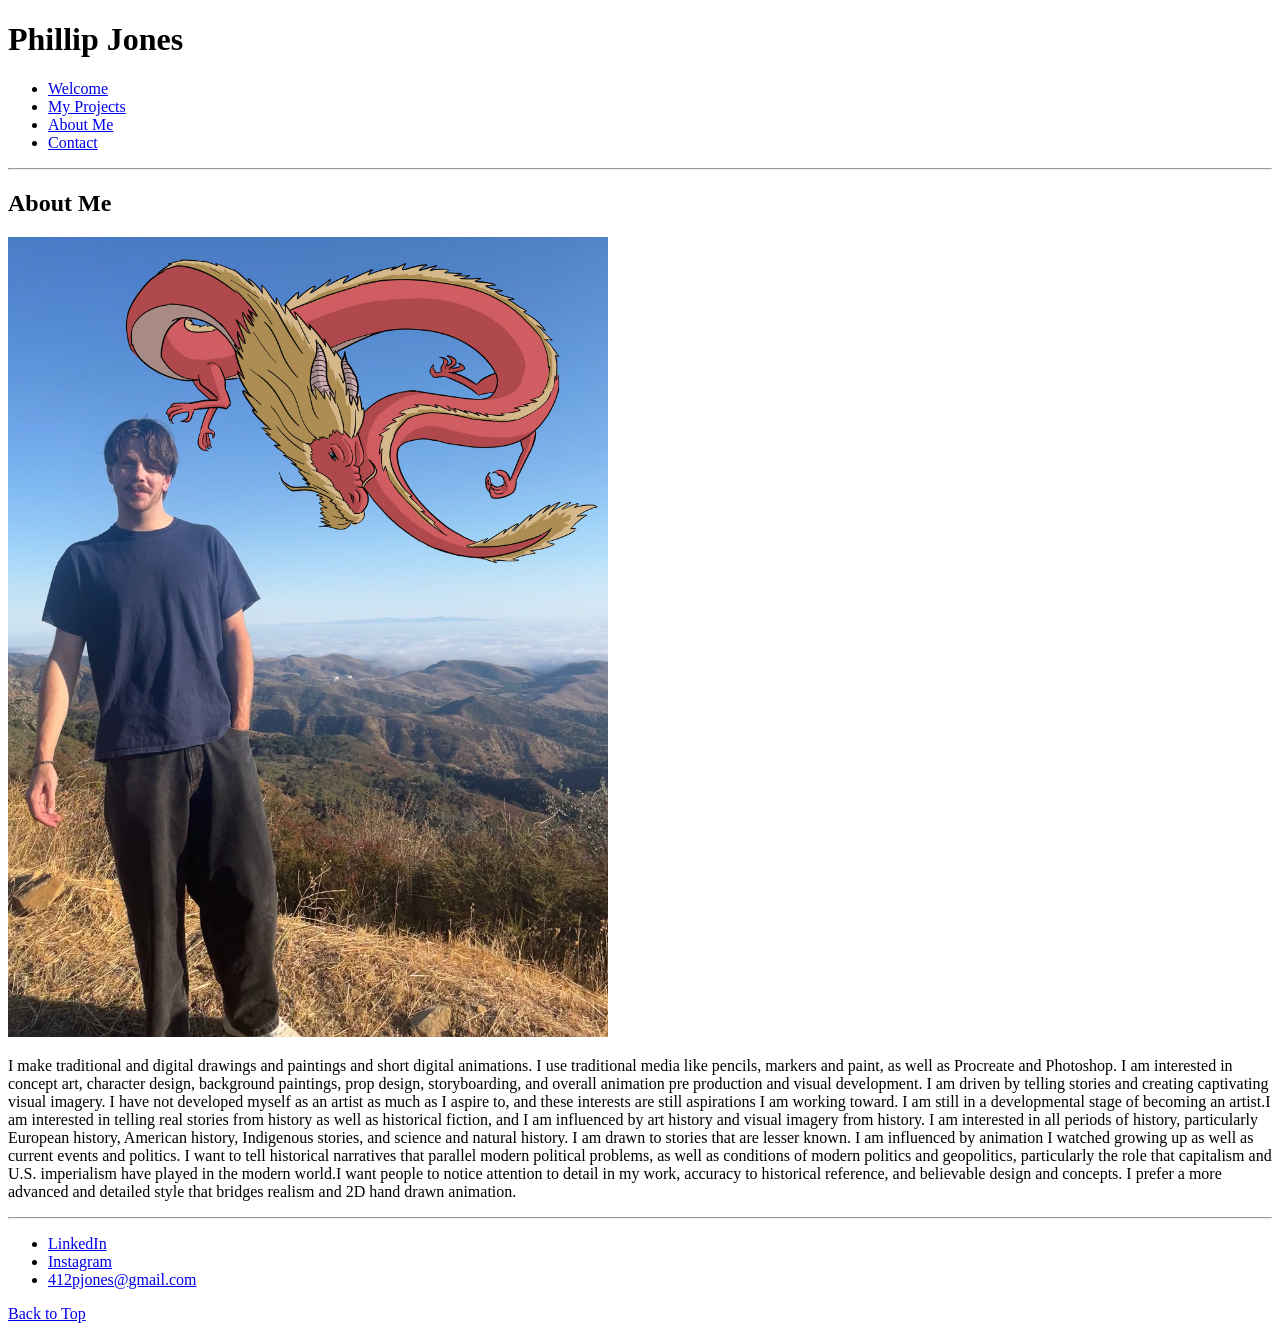
==== about.html @ 15fa6e45 "portfolio" ====
<!DOCTYPE html>
<html>
<head>
<meta charset="utf-8">
<title>Phillip Jones - About Me</title>
</head>
<body>
<h1>Phillip Jones</h1>
<ul>
  <li><a href="index.html">Welcome</a></li>
  <li><a href="work.html">My Projects</a></li>
  <li><a href="about.html">About Me</a></li>
  <li><a href="contact.html">Contact</a></li>
</ul>
<hr>
<h2>About Me</h2>
<p><img src="images/about/01.jpg" alt="Phillip Jones" width="600"></p>
<p>I make traditional and digital drawings and paintings and short digital animations. I use traditional media like pencils, markers and paint, as well as Procreate and Photoshop. I am interested in concept art, character design, background paintings, prop design, storyboarding, and overall animation pre production and visual development. I am driven by telling stories and creating captivating visual imagery. I have not developed myself as an artist as much as I aspire to, and these interests are still aspirations I am working toward. I am still in a developmental stage of becoming an artist.I am interested in telling real stories from history as well as historical fiction, and I am influenced by art history and visual imagery from history. I am interested in all periods of history, particularly European history, American history, Indigenous stories, and science and natural history. I am drawn to stories that are lesser known. I am influenced by animation I watched growing up as well as current events and politics. I want to tell historical narratives that parallel modern political problems, as well as conditions of modern politics and geopolitics, particularly the role that capitalism and U.S. imperialism have played in the modern world.I want people to notice attention to detail in my work, accuracy to historical reference, and believable design and concepts. I prefer a more advanced and detailed style that bridges realism and 2D hand drawn animation.</p>
<hr>
<ul>
  <li><a href="http://www.linkedin.com/in/phillipjones02">LinkedIn</a></li>
  <li><a href="https://www.instagram.com/gavinj0nes/">Instagram</a></li>
  <li><a href="mailto:412pjones@gmail.com">412pjones@gmail.com</a></li>
</ul>
<p><a href="#">Back to Top</a></p>
</body>
</html>
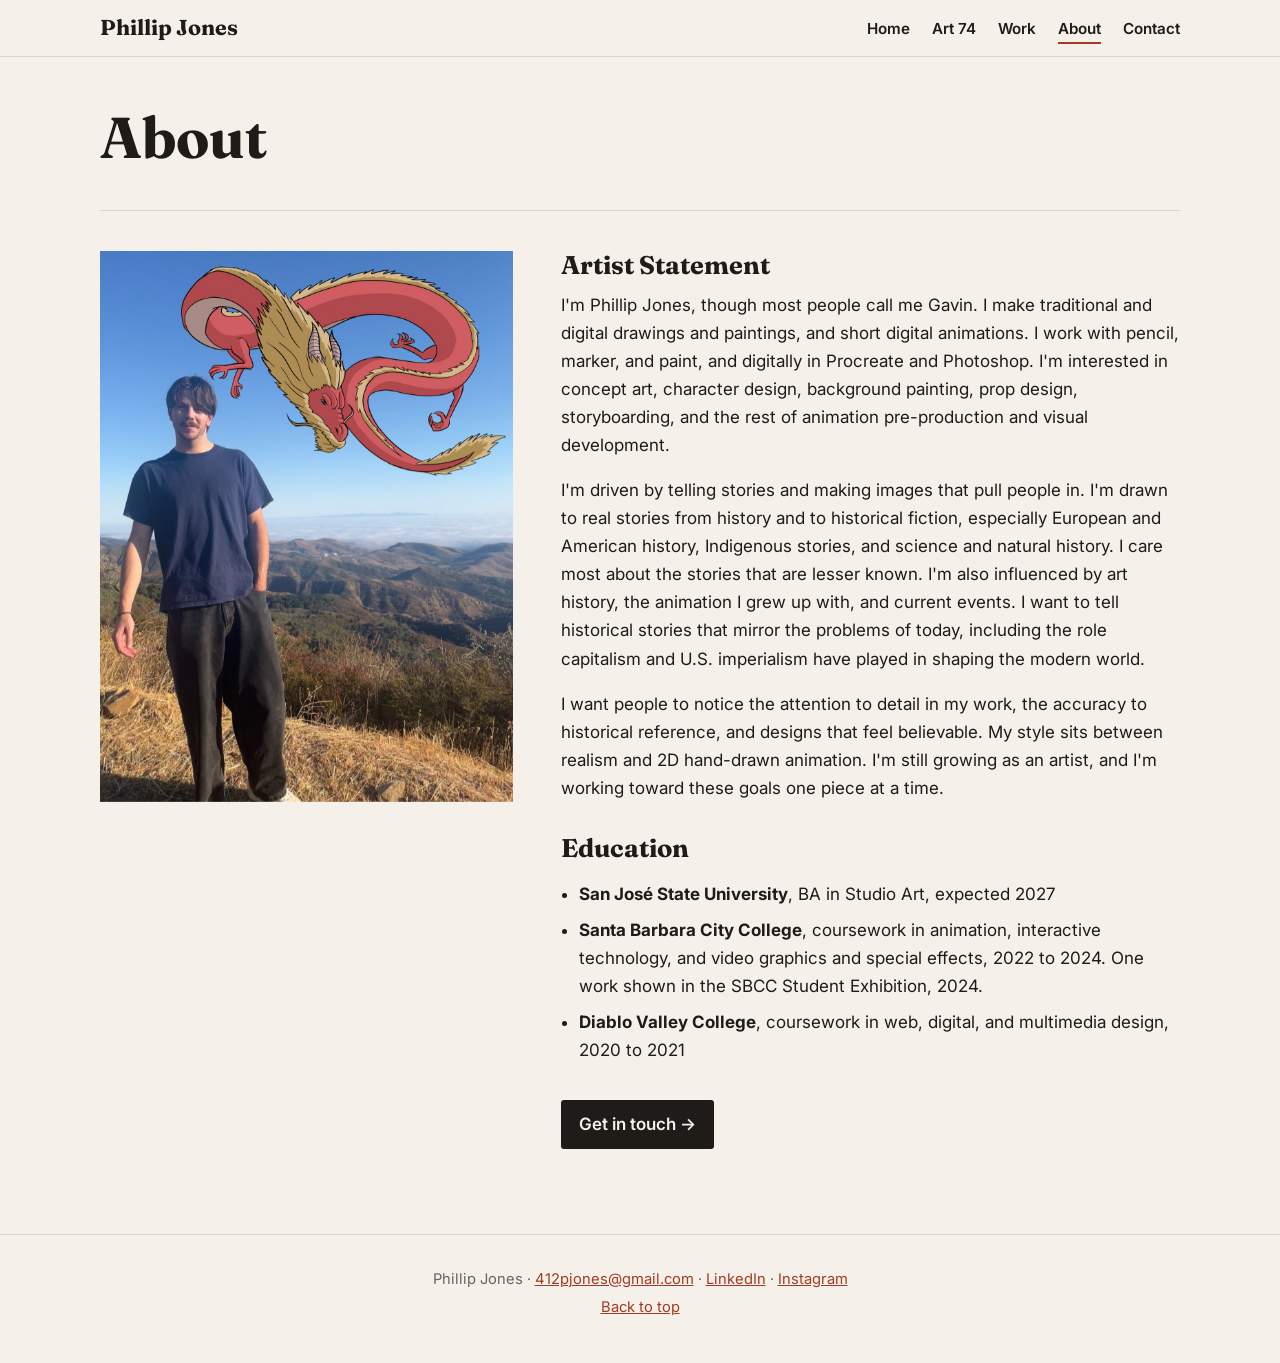
==== commit d5557da3: "update" ====
--- a/about.html
+++ b/about.html
@@ -1,27 +1,54 @@
 <!DOCTYPE html>
-<html>
+<html lang="en">
 <head>
-<meta charset="utf-8">
-<title>Phillip Jones - About Me</title>
+  <meta charset="utf-8">
+  <meta name="viewport" content="width=device-width, initial-scale=1">
+  <title>About | Phillip Jones</title>
+  <meta name="description" content="About Phillip Jones, artist">
+  <link rel="preconnect" href="https://fonts.googleapis.com">
+  <link rel="preconnect" href="https://fonts.gstatic.com" crossorigin>
+  <link href="https://fonts.googleapis.com/css2?family=Fraunces:opsz,wght@9..144,500;9..144,700&family=Inter:wght@400;600&display=swap" rel="stylesheet">
+  <link rel="stylesheet" href="css/style.css">
 </head>
-<body>
-<h1>Phillip Jones</h1>
-<ul>
-  <li><a href="index.html">Welcome</a></li>
-  <li><a href="work.html">My Projects</a></li>
-  <li><a href="about.html">About Me</a></li>
-  <li><a href="contact.html">Contact</a></li>
-</ul>
-<hr>
-<h2>About Me</h2>
-<p><img src="images/about/01.jpg" alt="Phillip Jones" width="600"></p>
-<p>I make traditional and digital drawings and paintings and short digital animations. I use traditional media like pencils, markers and paint, as well as Procreate and Photoshop. I am interested in concept art, character design, background paintings, prop design, storyboarding, and overall animation pre production and visual development. I am driven by telling stories and creating captivating visual imagery. I have not developed myself as an artist as much as I aspire to, and these interests are still aspirations I am working toward. I am still in a developmental stage of becoming an artist.I am interested in telling real stories from history as well as historical fiction, and I am influenced by art history and visual imagery from history. I am interested in all periods of history, particularly European history, American history, Indigenous stories, and science and natural history. I am drawn to stories that are lesser known. I am influenced by animation I watched growing up as well as current events and politics. I want to tell historical narratives that parallel modern political problems, as well as conditions of modern politics and geopolitics, particularly the role that capitalism and U.S. imperialism have played in the modern world.I want people to notice attention to detail in my work, accuracy to historical reference, and believable design and concepts. I prefer a more advanced and detailed style that bridges realism and 2D hand drawn animation.</p>
-<hr>
-<ul>
-  <li><a href="http://www.linkedin.com/in/phillipjones02">LinkedIn</a></li>
-  <li><a href="https://www.instagram.com/gavinj0nes/">Instagram</a></li>
-  <li><a href="mailto:412pjones@gmail.com">412pjones@gmail.com</a></li>
-</ul>
-<p><a href="#">Back to Top</a></p>
+<body id="top">
+<header class="site-header">
+  <nav class="nav">
+    <a class="brand" href="index.html">Phillip Jones</a>
+    <ul>
+      <li><a href="index.html">Home</a></li>
+      <li><a href="art-74.html">Art 74</a></li>
+      <li><a href="work.html">Work</a></li>
+      <li><a href="about.html" class="active" aria-current="page">About</a></li>
+      <li><a href="contact.html">Contact</a></li>
+    </ul>
+  </nav>
+</header>
+<main>
+<section class="page-head">
+  <h1>About</h1>
+</section>
+<div class="about">
+  <div class="about-photo">
+    <img src="img/about/portrait.jpg" alt="Phillip Jones standing on a hilltop with a drawn dragon flying overhead">
+  </div>
+  <div class="about-text">
+    <h2>Artist Statement</h2>
+    <p>I'm Phillip Jones, though most people call me Gavin. I make traditional and digital drawings and paintings, and short digital animations. I work with pencil, marker, and paint, and digitally in Procreate and Photoshop. I'm interested in concept art, character design, background painting, prop design, storyboarding, and the rest of animation pre-production and visual development.</p>
+    <p>I'm driven by telling stories and making images that pull people in. I'm drawn to real stories from history and to historical fiction, especially European and American history, Indigenous stories, and science and natural history. I care most about the stories that are lesser known. I'm also influenced by art history, the animation I grew up with, and current events. I want to tell historical stories that mirror the problems of today, including the role capitalism and U.S. imperialism have played in shaping the modern world.</p>
+    <p>I want people to notice the attention to detail in my work, the accuracy to historical reference, and designs that feel believable. My style sits between realism and 2D hand-drawn animation. I'm still growing as an artist, and I'm working toward these goals one piece at a time.</p>
+    <h2>Education</h2>
+    <ul class="plain">
+      <li><strong>San José State University</strong>, BA in Studio Art, expected 2027</li>
+      <li><strong>Santa Barbara City College</strong>, coursework in animation, interactive technology, and video graphics and special effects, 2022 to 2024. One work shown in the SBCC Student Exhibition, 2024.</li>
+      <li><strong>Diablo Valley College</strong>, coursework in web, digital, and multimedia design, 2020 to 2021</li>
+    </ul>
+    <p><a class="button" href="contact.html">Get in touch &rarr;</a></p>
+  </div>
+</div>
+</main>
+<footer class="site-footer">
+  <p>Phillip Jones &middot; <a href="mailto:412pjones@gmail.com">412pjones@gmail.com</a> &middot; <a href="https://www.linkedin.com/in/phillipjones02">LinkedIn</a> &middot; <a href="https://www.instagram.com/gavinj0nes/">Instagram</a></p>
+  <p><a href="#top">Back to top</a></p>
+</footer>
 </body>
 </html>
--- a/css/style.css
+++ b/css/style.css
@@ -0,0 +1,136 @@
+/* Phillip Jones portfolio: one simple stylesheet */
+
+:root {
+  --paper: #f5f1ea;
+  --ink: #1e1b18;
+  --muted: #6b635a;
+  --line: #ddd5c8;
+  --accent: #a33a22;
+  --card: #fffdf9;
+  --max: 1120px;
+}
+
+* { box-sizing: border-box; }
+
+html { scroll-behavior: smooth; }
+
+body {
+  margin: 0;
+  background: var(--paper);
+  color: var(--ink);
+  font-family: "Inter", system-ui, -apple-system, sans-serif;
+  font-size: 17px;
+  line-height: 1.65;
+}
+
+h1, h2, .brand, .card-title {
+  font-family: "Fraunces", Georgia, serif;
+  font-weight: 700;
+  line-height: 1.15;
+  margin: 0 0 .4em;
+}
+h1 { font-size: clamp(2.2rem, 5vw, 3.6rem); }
+h2 { font-size: 1.6rem; }
+
+a { color: var(--accent); }
+a:hover { color: var(--ink); }
+
+img, video { max-width: 100%; height: auto; display: block; }
+
+main { max-width: var(--max); margin: 0 auto; padding: 0 20px 64px; }
+
+/* ---------- navigation ---------- */
+.site-header {
+  position: sticky; top: 0; z-index: 10;
+  background: var(--paper);
+  border-bottom: 1px solid var(--line);
+}
+.nav {
+  max-width: var(--max); margin: 0 auto; padding: 14px 20px;
+  display: flex; flex-wrap: wrap; align-items: center; justify-content: space-between; gap: 8px 24px;
+}
+.brand { font-size: 1.35rem; margin: 0; color: var(--ink); text-decoration: none; }
+.nav ul { list-style: none; margin: 0; padding: 0; display: flex; flex-wrap: wrap; gap: 4px 22px; }
+.nav ul a {
+  color: var(--ink); text-decoration: none; font-weight: 600; font-size: .95rem;
+  padding: 4px 0; border-bottom: 2px solid transparent;
+}
+.nav ul a:hover, .nav ul a.active { border-bottom-color: var(--accent); }
+
+/* ---------- shared bits ---------- */
+.eyebrow { text-transform: uppercase; letter-spacing: .12em; font-size: .8rem; font-weight: 600; color: var(--muted); margin: 0 0 8px; }
+.eyebrow a { color: var(--muted); }
+.lede { font-size: 1.12rem; max-width: 46em; }
+.button {
+  display: inline-block; padding: 10px 18px; margin: 4px 6px 4px 0;
+  background: var(--ink); color: var(--paper); text-decoration: none; font-weight: 600; border-radius: 3px;
+}
+.button:hover { background: var(--accent); color: #fff; }
+.button.ghost { background: transparent; color: var(--ink); border: 1px solid var(--ink); }
+.button.ghost:hover { background: var(--ink); color: var(--paper); }
+
+.page-head { padding: 48px 0 16px; border-bottom: 1px solid var(--line); margin-bottom: 40px; }
+.section-title { margin-top: 56px; }
+.jump { font-weight: 600; margin: -20px 0 40px; }
+
+/* ---------- home ---------- */
+.hero { display: grid; grid-template-columns: 1fr 1.2fr; gap: 40px; align-items: center; padding: 56px 0 24px; }
+.hero-image img { border-radius: 4px; }
+
+/* ---------- cards (work index) ---------- */
+.cards { display: grid; grid-template-columns: repeat(auto-fill, minmax(300px, 1fr)); gap: 28px; }
+.card {
+  display: flex; flex-direction: column; background: var(--card); border: 1px solid var(--line);
+  color: var(--ink); text-decoration: none; transition: transform .15s;
+}
+.card:hover { transform: translateY(-3px); color: var(--ink); }
+.card img { width: 100%; aspect-ratio: 4 / 3; object-fit: cover; }
+.card-title { font-size: 1.35rem; padding: 16px 18px 4px; }
+.card-text { padding: 0 18px 18px; color: var(--muted); font-size: .95rem; }
+
+/* ---------- project entries ---------- */
+.work {
+  display: grid; grid-template-columns: 1.3fr 1fr; gap: 36px; align-items: start;
+  padding-bottom: 48px; margin-bottom: 48px; border-bottom: 1px solid var(--line);
+  scroll-margin-top: 90px;
+}
+.work.wide { grid-template-columns: 1fr; }
+.work.wide .info { max-width: 46em; order: -1; }
+.media img, .video video { background: var(--card); border: 1px solid var(--line); }
+.media.multi { display: grid; gap: 14px; }
+.media.multi > a:only-child { grid-column: 1 / -1; }
+.work.wide .media.multi { grid-template-columns: repeat(auto-fit, minmax(260px, 1fr)); }
+.media.gallery { columns: 3 260px; column-gap: 16px; }
+.media.gallery a { display: block; break-inside: avoid; margin-bottom: 16px; }
+.info h2 { margin-bottom: 4px; }
+.label { color: var(--accent); text-transform: uppercase; letter-spacing: .12em; font-size: .8rem; font-weight: 600; margin: 0 0 6px; }
+.meta { color: var(--muted); font-size: .92rem; margin: 0 0 14px; }
+
+/* ---------- about ---------- */
+.about { display: grid; grid-template-columns: 1fr 1.5fr; gap: 48px; align-items: start; }
+.about-photo { position: sticky; top: 90px; }
+.about-text h2 { margin-top: 0; }
+.about-text h2 + p { margin-top: 0; }
+.about-text ul + p, .about-text p + h2 { margin-top: 32px; }
+.plain { padding-left: 1.1em; }
+.plain li { margin-bottom: 8px; }
+
+/* ---------- contact ---------- */
+.contact-list { list-style: none; padding: 0; max-width: 640px; }
+.contact-list li { display: flex; gap: 20px; padding: 18px 0; border-bottom: 1px solid var(--line); font-size: 1.15rem; }
+.contact-list span { width: 110px; color: var(--muted); font-weight: 600; }
+
+/* ---------- footer ---------- */
+.site-footer { border-top: 1px solid var(--line); text-align: center; padding: 28px 20px 40px; color: var(--muted); font-size: .92rem; }
+.site-footer p { margin: 4px 0; }
+
+/* ---------- small screens ---------- */
+@media (max-width: 800px) {
+  .hero, .work, .about { grid-template-columns: 1fr; gap: 24px; }
+  .about-photo { position: static; max-width: 420px; }
+  .page-head { padding-top: 32px; }
+  .contact-list li { flex-direction: column; gap: 2px; }
+}
+
+/* keep tall pieces from running off the screen */
+.work:not(.wide) .media img { max-height: 760px; width: auto; }
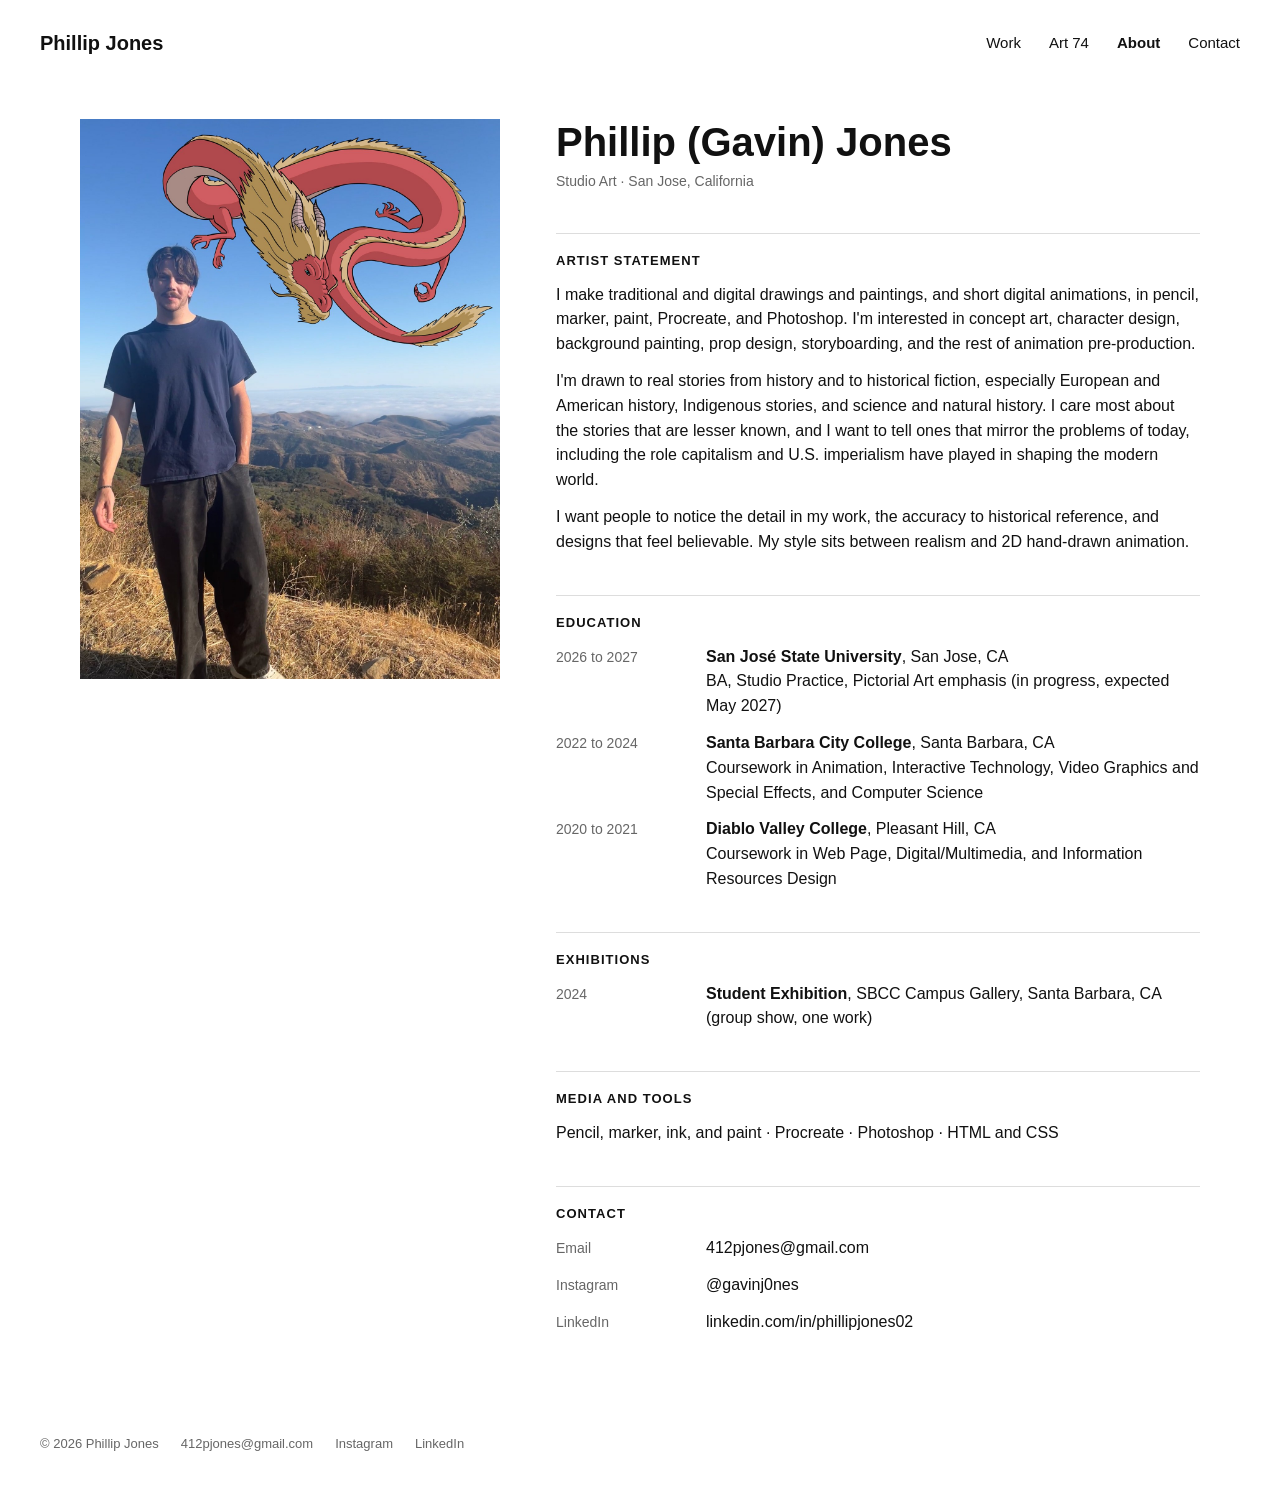
==== commit 8ed7d681: "ok" ====
--- a/about.html
+++ b/about.html
@@ -5,50 +5,69 @@
   <meta name="viewport" content="width=device-width, initial-scale=1">
   <title>About | Phillip Jones</title>
   <meta name="description" content="About Phillip Jones, artist">
-  <link rel="preconnect" href="https://fonts.googleapis.com">
-  <link rel="preconnect" href="https://fonts.gstatic.com" crossorigin>
-  <link href="https://fonts.googleapis.com/css2?family=Fraunces:opsz,wght@9..144,500;9..144,700&family=Inter:wght@400;600&display=swap" rel="stylesheet">
   <link rel="stylesheet" href="css/style.css">
 </head>
-<body id="top">
-<header class="site-header">
-  <nav class="nav">
-    <a class="brand" href="index.html">Phillip Jones</a>
+<body>
+<header class="top">
+  <a class="name" href="index.html">Phillip Jones</a>
+  <nav aria-label="Main">
     <ul>
-      <li><a href="index.html">Home</a></li>
+      <li><a href="work.html">Work</a></li>
       <li><a href="art-74.html">Art 74</a></li>
-      <li><a href="work.html">Work</a></li>
-      <li><a href="about.html" class="active" aria-current="page">About</a></li>
-      <li><a href="contact.html">Contact</a></li>
+      <li><a href="about.html" class="on">About</a></li>
+      <li><a href="about.html#contact">Contact</a></li>
     </ul>
   </nav>
 </header>
-<main>
-<section class="page-head">
-  <h1>About</h1>
-</section>
-<div class="about">
-  <div class="about-photo">
-    <img src="img/about/portrait.jpg" alt="Phillip Jones standing on a hilltop with a drawn dragon flying overhead">
-  </div>
-  <div class="about-text">
+<main class="wrap about">
+<img class="about-photo" src="img/about/portrait.jpg" alt="Phillip Jones on a hilltop with a drawn dragon flying overhead">
+<div class="cv">
+  <h1>Phillip (Gavin) Jones</h1>
+  <p class="meta">Studio Art &middot; San Jose, California</p>
+
+  <section>
     <h2>Artist Statement</h2>
-    <p>I'm Phillip Jones, though most people call me Gavin. I make traditional and digital drawings and paintings, and short digital animations. I work with pencil, marker, and paint, and digitally in Procreate and Photoshop. I'm interested in concept art, character design, background painting, prop design, storyboarding, and the rest of animation pre-production and visual development.</p>
-    <p>I'm driven by telling stories and making images that pull people in. I'm drawn to real stories from history and to historical fiction, especially European and American history, Indigenous stories, and science and natural history. I care most about the stories that are lesser known. I'm also influenced by art history, the animation I grew up with, and current events. I want to tell historical stories that mirror the problems of today, including the role capitalism and U.S. imperialism have played in shaping the modern world.</p>
-    <p>I want people to notice the attention to detail in my work, the accuracy to historical reference, and designs that feel believable. My style sits between realism and 2D hand-drawn animation. I'm still growing as an artist, and I'm working toward these goals one piece at a time.</p>
+    <p>I make traditional and digital drawings and paintings, and short digital animations, in pencil, marker, paint, Procreate, and Photoshop. I'm interested in concept art, character design, background painting, prop design, storyboarding, and the rest of animation pre-production.</p>
+    <p>I'm drawn to real stories from history and to historical fiction, especially European and American history, Indigenous stories, and science and natural history. I care most about the stories that are lesser known, and I want to tell ones that mirror the problems of today, including the role capitalism and U.S. imperialism have played in shaping the modern world.</p>
+    <p>I want people to notice the detail in my work, the accuracy to historical reference, and designs that feel believable. My style sits between realism and 2D hand-drawn animation.</p>
+  </section>
+
+  <section>
     <h2>Education</h2>
-    <ul class="plain">
-      <li><strong>San José State University</strong>, BA in Studio Art, expected 2027</li>
-      <li><strong>Santa Barbara City College</strong>, coursework in animation, interactive technology, and video graphics and special effects, 2022 to 2024. One work shown in the SBCC Student Exhibition, 2024.</li>
-      <li><strong>Diablo Valley College</strong>, coursework in web, digital, and multimedia design, 2020 to 2021</li>
-    </ul>
-    <p><a class="button" href="contact.html">Get in touch &rarr;</a></p>
-  </div>
+    <dl>
+      <dt>2026 to 2027</dt><dd><strong>San José State University</strong>, San Jose, CA<br>BA, Studio Practice, Pictorial Art emphasis (in progress, expected May 2027)</dd>
+      <dt>2022 to 2024</dt><dd><strong>Santa Barbara City College</strong>, Santa Barbara, CA<br>Coursework in Animation, Interactive Technology, Video Graphics and Special Effects, and Computer Science</dd>
+      <dt>2020 to 2021</dt><dd><strong>Diablo Valley College</strong>, Pleasant Hill, CA<br>Coursework in Web Page, Digital/Multimedia, and Information Resources Design</dd>
+    </dl>
+  </section>
+
+  <section>
+    <h2>Exhibitions</h2>
+    <dl>
+      <dt>2024</dt><dd><strong>Student Exhibition</strong>, SBCC Campus Gallery, Santa Barbara, CA (group show, one work)</dd>
+    </dl>
+  </section>
+
+  <section>
+    <h2>Media and Tools</h2>
+    <p>Pencil, marker, ink, and paint &middot; Procreate &middot; Photoshop &middot; HTML and CSS</p>
+  </section>
+
+  <section id="contact">
+    <h2>Contact</h2>
+    <dl>
+      <dt>Email</dt><dd><a href="mailto:412pjones@gmail.com">412pjones@gmail.com</a></dd>
+      <dt>Instagram</dt><dd><a href="https://www.instagram.com/gavinj0nes/">@gavinj0nes</a></dd>
+      <dt>LinkedIn</dt><dd><a href="https://www.linkedin.com/in/phillipjones02">linkedin.com/in/phillipjones02</a></dd>
+    </dl>
+  </section>
 </div>
 </main>
-<footer class="site-footer">
-  <p>Phillip Jones &middot; <a href="mailto:412pjones@gmail.com">412pjones@gmail.com</a> &middot; <a href="https://www.linkedin.com/in/phillipjones02">LinkedIn</a> &middot; <a href="https://www.instagram.com/gavinj0nes/">Instagram</a></p>
-  <p><a href="#top">Back to top</a></p>
+<footer class="foot">
+  <span>&copy; 2026 Phillip Jones</span>
+  <a href="mailto:412pjones@gmail.com">412pjones@gmail.com</a>
+  <a href="https://www.instagram.com/gavinj0nes/">Instagram</a>
+  <a href="https://www.linkedin.com/in/phillipjones02">LinkedIn</a>
 </footer>
 </body>
 </html>
--- a/css/style.css
+++ b/css/style.css
@@ -1,136 +1,126 @@
-/* Phillip Jones portfolio: one simple stylesheet */
-
-:root {
-  --paper: #f5f1ea;
-  --ink: #1e1b18;
-  --muted: #6b635a;
-  --line: #ddd5c8;
-  --accent: #a33a22;
-  --card: #fffdf9;
-  --max: 1120px;
-}
+/* Phillip Jones portfolio */
 
 * { box-sizing: border-box; }
 
-html { scroll-behavior: smooth; }
-
 body {
   margin: 0;
-  background: var(--paper);
-  color: var(--ink);
-  font-family: "Inter", system-ui, -apple-system, sans-serif;
-  font-size: 17px;
-  line-height: 1.65;
+  background: #fff;
+  color: #111;
+  font-family: "Helvetica Neue", Helvetica, Arial, sans-serif;
+  font-size: 16px;
+  line-height: 1.55;
 }
 
-h1, h2, .brand, .card-title {
-  font-family: "Fraunces", Georgia, serif;
-  font-weight: 700;
-  line-height: 1.15;
-  margin: 0 0 .4em;
+a { color: #111; text-decoration: none; }
+a:hover { color: #111; }
+img, video { display: block; max-width: 100%; }
+h1, h2 { line-height: 1.15; }
+
+/* header */
+.top {
+  display: flex; flex-wrap: wrap; justify-content: space-between; align-items: center;
+  gap: 12px 28px; padding: 28px 40px;
 }
-h1 { font-size: clamp(2.2rem, 5vw, 3.6rem); }
-h2 { font-size: 1.6rem; }
+.name { font-size: 20px; font-weight: 700; text-decoration: none; }
+.top ul, .hero-nav ul { list-style: none; margin: 0; padding: 0; display: flex; flex-wrap: wrap; gap: 8px 28px; }
+.top nav a, .hero-nav a { font-size: 15px; font-weight: 500; text-decoration: none; }
+.top nav a.on { font-weight: 700; }
+.top nav a:hover, .foot a:hover, .back:hover, .pager a:hover, .cv a:hover { color: #111; box-shadow: inset 0 -2px 0 #111; }
 
-a { color: var(--accent); }
-a:hover { color: var(--ink); }
+/* page body */
+.wrap { max-width: 1200px; margin: 0 auto; padding: 32px 40px 72px; }
+.intro { max-width: 680px; margin-bottom: 48px; }
+.intro h1 { font-size: 40px; margin: 8px 0 16px; }
+.intro p { font-size: 17px; margin: 0 0 12px; }
+.back { font-size: 14px; color: #666; }
 
-img, video { max-width: 100%; height: auto; display: block; }
+/* the grid: rows of art at their real shapes, no bars, no cropping.
+   Each tile grows in proportion to its width/height ratio (--r), so pieces in a row come out close to the same height. */
+.grid { display: flex; flex-wrap: wrap; gap: 56px 24px; }
+.grid::after { content: ""; flex-grow: 999; }
+.tile { margin: 0; flex: var(--r) 1 calc(var(--r) * 300px); max-width: calc(var(--r) * 390px); min-width: min(100%, 210px); }
+.figures { gap: 20px; }
+.figures .tile { flex-basis: calc(var(--r) * 280px); max-width: calc(var(--r) * 360px); min-width: 0; }
+/* when layout.js runs it sets each tile width exactly */
+.grid.rows .tile { flex: none; max-width: none; min-width: 0; }
+.grid.rows::after { display: none; }
+.pics { display: flex; gap: 10px; align-items: flex-start; }
+.pic { flex: calc(var(--r) * 100) 1 0; min-width: 0; display: block; }
+.pic img, .pic video { width: 100%; height: auto; }
+figcaption { padding-top: 14px; max-width: 640px; }
+figcaption h2 { font-size: 17px; margin: 0 0 4px; }
+figcaption p { font-size: 15px; margin: 0 0 10px; }
+.meta { color: #666; font-size: 14px !important; }
+.label { text-transform: uppercase; letter-spacing: .08em; font-size: 12px !important; font-weight: 700; color: #666; margin-bottom: 6px !important; }
 
-main { max-width: var(--max); margin: 0 auto; padding: 0 20px 64px; }
+/* work index: same-size cards, art fills the frame */
+.cards { display: grid; grid-template-columns: repeat(3, minmax(0, 1fr)); gap: 48px 28px; }
+.frame { display: block; aspect-ratio: 4 / 5; overflow: hidden; }
+.frame img { width: 100%; height: 100%; object-fit: cover; }
 
-/* ---------- navigation ---------- */
-.site-header {
-  position: sticky; top: 0; z-index: 10;
-  background: var(--paper);
-  border-bottom: 1px solid var(--line);
-}
-.nav {
-  max-width: var(--max); margin: 0 auto; padding: 14px 20px;
-  display: flex; flex-wrap: wrap; align-items: center; justify-content: space-between; gap: 8px 24px;
-}
-.brand { font-size: 1.35rem; margin: 0; color: var(--ink); text-decoration: none; }
-.nav ul { list-style: none; margin: 0; padding: 0; display: flex; flex-wrap: wrap; gap: 4px 22px; }
-.nav ul a {
-  color: var(--ink); text-decoration: none; font-weight: 600; font-size: .95rem;
-  padding: 4px 0; border-bottom: 2px solid transparent;
-}
-.nav ul a:hover, .nav ul a.active { border-bottom-color: var(--accent); }
+/* work index cards: same size, art fills the frame */
+.card { display: block; text-decoration: none; }
+.card-title { display: block; font-size: 17px; font-weight: 700; margin-top: 14px; }
+.card-text { display: block; font-size: 14px; color: #666; margin-top: 4px; }
+.card:hover .card-title { box-shadow: inset 0 -2px 0 #111; display: inline-block; }
 
-/* ---------- shared bits ---------- */
-.eyebrow { text-transform: uppercase; letter-spacing: .12em; font-size: .8rem; font-weight: 600; color: var(--muted); margin: 0 0 8px; }
-.eyebrow a { color: var(--muted); }
-.lede { font-size: 1.12rem; max-width: 46em; }
-.button {
-  display: inline-block; padding: 10px 18px; margin: 4px 6px 4px 0;
-  background: var(--ink); color: var(--paper); text-decoration: none; font-weight: 600; border-radius: 3px;
-}
-.button:hover { background: var(--accent); color: #fff; }
-.button.ghost { background: transparent; color: var(--ink); border: 1px solid var(--ink); }
-.button.ghost:hover { background: var(--ink); color: var(--paper); }
+/* buttons */
+.btn { display: inline-block; padding: 13px 26px; font-size: 15px; font-weight: 600; text-decoration: none; background: #111; color: #fff; border: 1px solid #111; }
+.btn:hover { background: #fff; color: #111; }
+.btn.white { background: #fff; color: #111; border-color: #fff; }
+.btn.white:hover { background: #111; color: #fff; border-color: #111; }
+.btn.line { background: transparent; color: #111; border-color: #111; }
+.btn.line:hover { background: #111; color: #fff; }
 
-.page-head { padding: 48px 0 16px; border-bottom: 1px solid var(--line); margin-bottom: 40px; }
-.section-title { margin-top: 56px; }
-.jump { font-weight: 600; margin: -20px 0 40px; }
+/* previous / next */
+.pager { display: flex; justify-content: space-between; gap: 16px; flex-wrap: wrap; margin-top: 72px; padding-top: 24px; border-top: 1px solid #ddd; font-weight: 600; }
+.pager a { text-decoration: none; }
 
-/* ---------- home ---------- */
-.hero { display: grid; grid-template-columns: 1fr 1.2fr; gap: 40px; align-items: center; padding: 56px 0 24px; }
-.hero-image img { border-radius: 4px; }
+/* home */
+.home .hero { position: relative; min-height: 100vh; display: flex; flex-direction: column; overflow: hidden; }
+.hero-bg { position: absolute; inset: 0; width: 100%; height: 100%; object-fit: cover; }
+.hero-nav { position: relative; display: flex; justify-content: flex-end; padding: 28px 40px; }
+.hero-center { position: relative; flex: 1; display: flex; flex-direction: column; align-items: center; justify-content: center; text-align: center; padding: 0 20px 14vh; }
+.hero-center h1 { font-size: clamp(44px, 8vw, 76px); margin: 0; letter-spacing: -1px; }
+.tag { font-size: 20px; margin: 10px 0 24px; }
+.actions { display: flex; flex-wrap: wrap; justify-content: center; gap: 12px; margin: 0 0 24px; }
+.social { display: flex; gap: 22px; margin: 0; font-size: 14px; }
 
-/* ---------- cards (work index) ---------- */
-.cards { display: grid; grid-template-columns: repeat(auto-fill, minmax(300px, 1fr)); gap: 28px; }
-.card {
-  display: flex; flex-direction: column; background: var(--card); border: 1px solid var(--line);
-  color: var(--ink); text-decoration: none; transition: transform .15s;
-}
-.card:hover { transform: translateY(-3px); color: var(--ink); }
-.card img { width: 100%; aspect-ratio: 4 / 3; object-fit: cover; }
-.card-title { font-size: 1.35rem; padding: 16px 18px 4px; }
-.card-text { padding: 0 18px 18px; color: var(--muted); font-size: .95rem; }
+/* about / CV */
+.about { display: flex; flex-wrap: wrap; gap: 56px; align-items: flex-start; }
+.about-photo { flex: 1 1 300px; max-width: 420px; width: 100%; }
+.cv { flex: 999 1 460px; min-width: 0; max-width: 680px; }
+.cv h1 { font-size: 40px; margin: 0 0 6px; }
+.cv section { margin-top: 40px; padding-top: 20px; border-top: 1px solid #ddd; }
+.cv h2 { font-size: 13px; text-transform: uppercase; letter-spacing: .08em; margin: 0 0 14px; }
+.cv p { margin: 0 0 12px; }
+.cv dl { display: grid; grid-template-columns: 130px 1fr; gap: 12px 20px; margin: 0; }
+.cv dt { color: #666; font-size: 14px; padding-top: 2px; }
+.cv dd { margin: 0; }
 
-/* ---------- project entries ---------- */
-.work {
-  display: grid; grid-template-columns: 1.3fr 1fr; gap: 36px; align-items: start;
-  padding-bottom: 48px; margin-bottom: 48px; border-bottom: 1px solid var(--line);
-  scroll-margin-top: 90px;
-}
-.work.wide { grid-template-columns: 1fr; }
-.work.wide .info { max-width: 46em; order: -1; }
-.media img, .video video { background: var(--card); border: 1px solid var(--line); }
-.media.multi { display: grid; gap: 14px; }
-.media.multi > a:only-child { grid-column: 1 / -1; }
-.work.wide .media.multi { grid-template-columns: repeat(auto-fit, minmax(260px, 1fr)); }
-.media.gallery { columns: 3 260px; column-gap: 16px; }
-.media.gallery a { display: block; break-inside: avoid; margin-bottom: 16px; }
-.info h2 { margin-bottom: 4px; }
-.label { color: var(--accent); text-transform: uppercase; letter-spacing: .12em; font-size: .8rem; font-weight: 600; margin: 0 0 6px; }
-.meta { color: var(--muted); font-size: .92rem; margin: 0 0 14px; }
+/* footer */
+.foot { display: flex; flex-wrap: wrap; gap: 8px 22px; padding: 28px 40px 40px; font-size: 13px; color: #666; }
+.foot a { color: #666; }
 
-/* ---------- about ---------- */
-.about { display: grid; grid-template-columns: 1fr 1.5fr; gap: 48px; align-items: start; }
-.about-photo { position: sticky; top: 90px; }
-.about-text h2 { margin-top: 0; }
-.about-text h2 + p { margin-top: 0; }
-.about-text ul + p, .about-text p + h2 { margin-top: 32px; }
-.plain { padding-left: 1.1em; }
-.plain li { margin-bottom: 8px; }
-
-/* ---------- contact ---------- */
-.contact-list { list-style: none; padding: 0; max-width: 640px; }
-.contact-list li { display: flex; gap: 20px; padding: 18px 0; border-bottom: 1px solid var(--line); font-size: 1.15rem; }
-.contact-list span { width: 110px; color: var(--muted); font-weight: 600; }
-
-/* ---------- footer ---------- */
-.site-footer { border-top: 1px solid var(--line); text-align: center; padding: 28px 20px 40px; color: var(--muted); font-size: .92rem; }
-.site-footer p { margin: 4px 0; }
-
-/* ---------- small screens ---------- */
-@media (max-width: 800px) {
-  .hero, .work, .about { grid-template-columns: 1fr; gap: 24px; }
-  .about-photo { position: static; max-width: 420px; }
-  .page-head { padding-top: 32px; }
-  .contact-list li { flex-direction: column; gap: 2px; }
+/* tablets and phones */
+@media (max-width: 900px) { .cards { grid-template-columns: repeat(2, minmax(0, 1fr)); gap: 40px 20px; } }
+@media (max-width: 560px) {
+  .top, .hero-nav, .foot { padding-left: 20px; padding-right: 20px; }
+  .wrap { padding: 20px 20px 56px; }
+  .cards { grid-template-columns: 1fr; }
+  .tile { flex-basis: 100%; max-width: none; }
+  .figures .tile { flex-basis: 40%; max-width: none; }
+  .hero-nav { justify-content: center; }
+  .cv dl { grid-template-columns: 1fr; gap: 2px; }
+  .cv dd { margin-bottom: 12px; }
 }
 
-/* keep tall pieces from running off the screen */
-.work:not(.wide) .media img { max-height: 760px; width: auto; }
+/* home: white text over the drawing */
+.home .hero { color: #fff; }
+.home .hero a { color: #fff; }
+.hero-center h1, .tag, .social a, .hero-nav a { text-shadow: 0 1px 3px rgba(0, 0, 0, .45), 0 2px 18px rgba(0, 0, 0, .3); }
+.hero-nav a:hover, .social a:hover { color: #fff; box-shadow: inset 0 -2px 0 #fff; }
+.home .btn.white { color: #111; text-shadow: none; }
+.home .btn.white:hover { background: #111; color: #fff; border-color: #111; }
+.home .btn.line { background: #111; color: #fff; border-color: #111; text-shadow: none; }
+.home .btn.line:hover { background: #fff; color: #111; border-color: #fff; }
